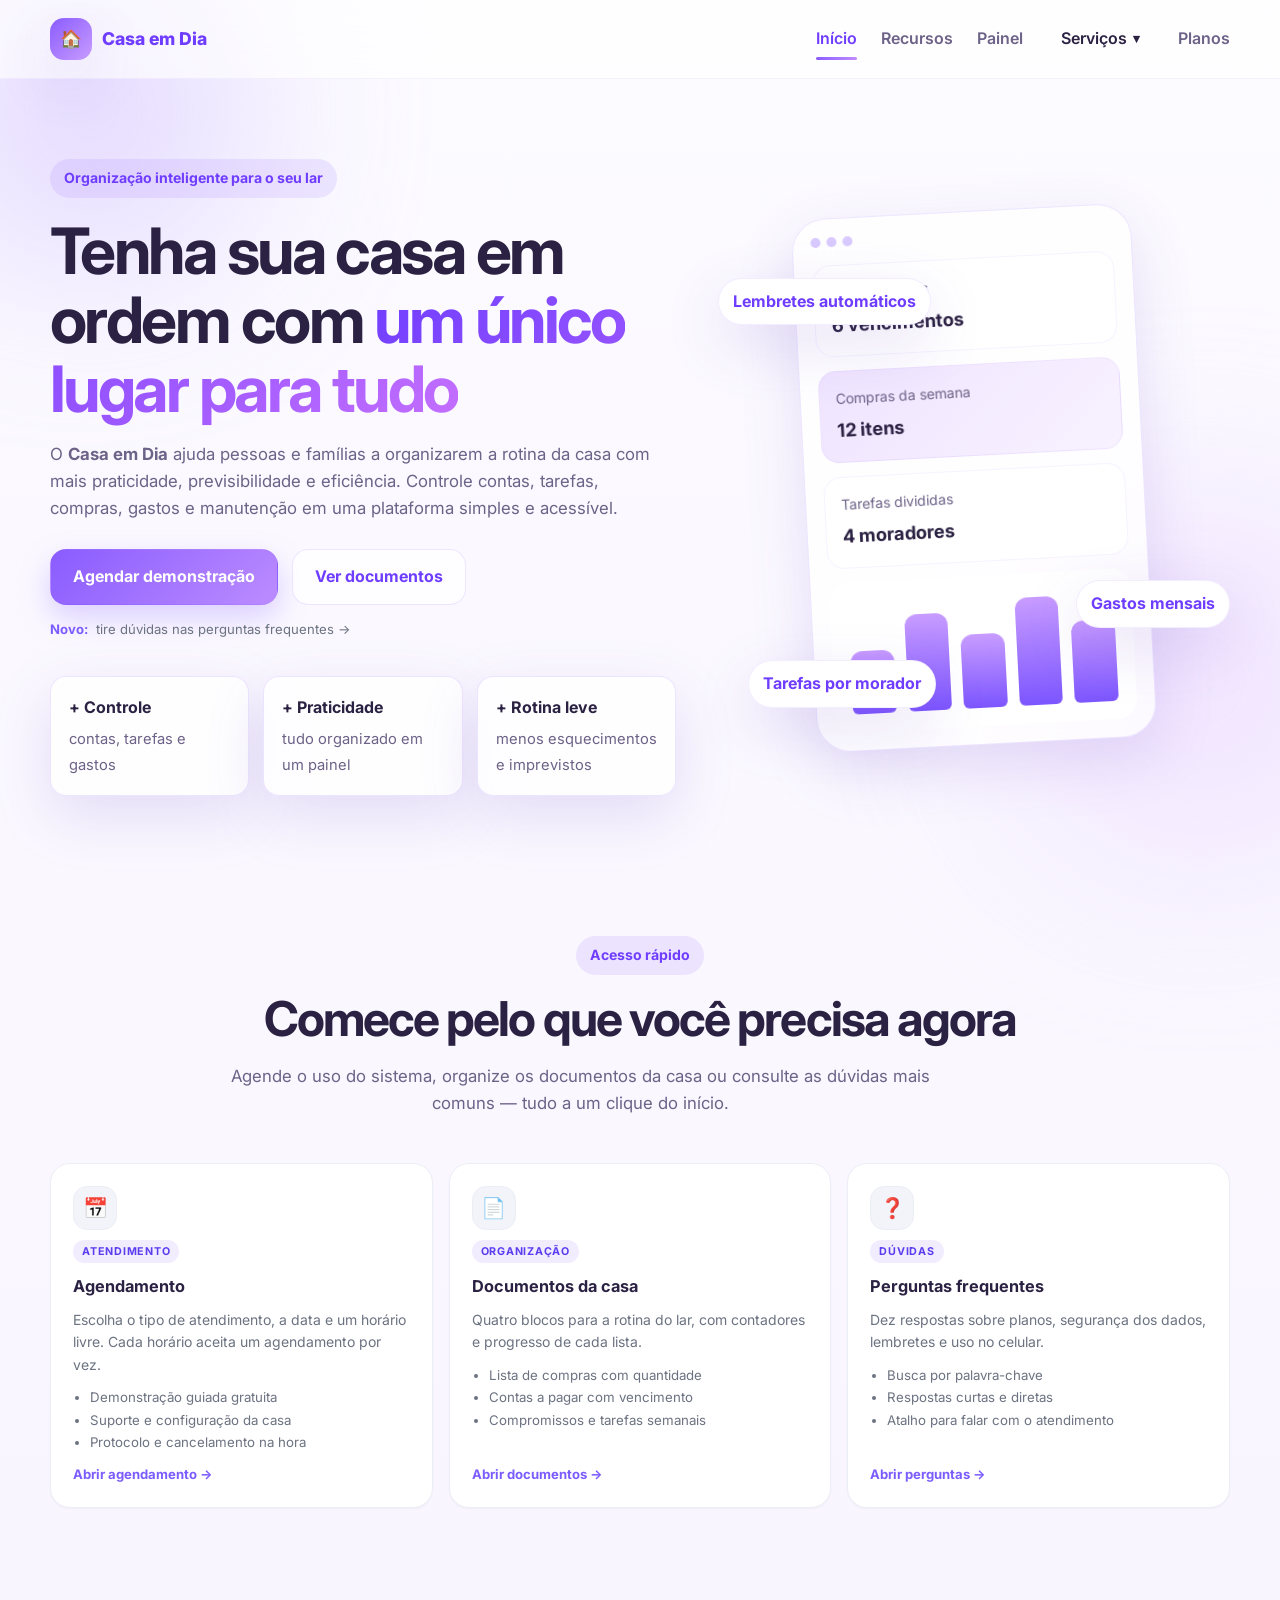
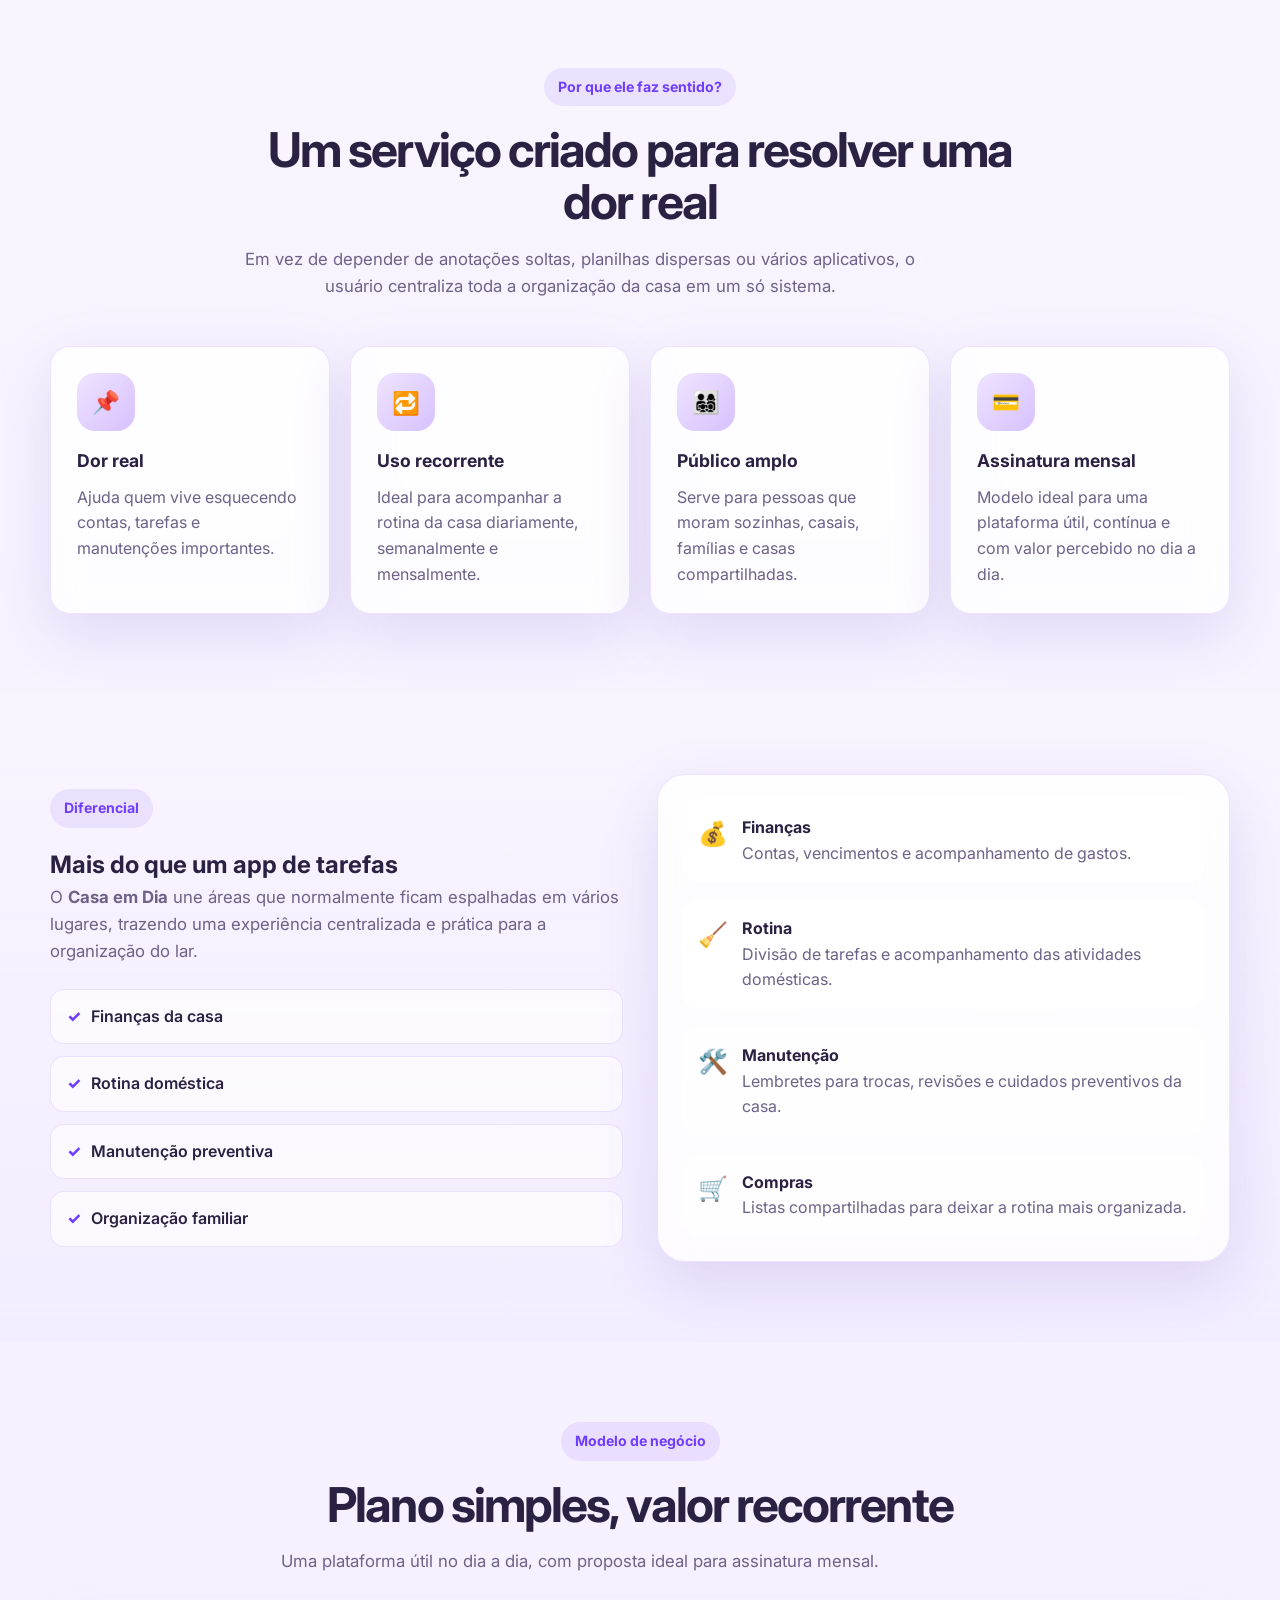
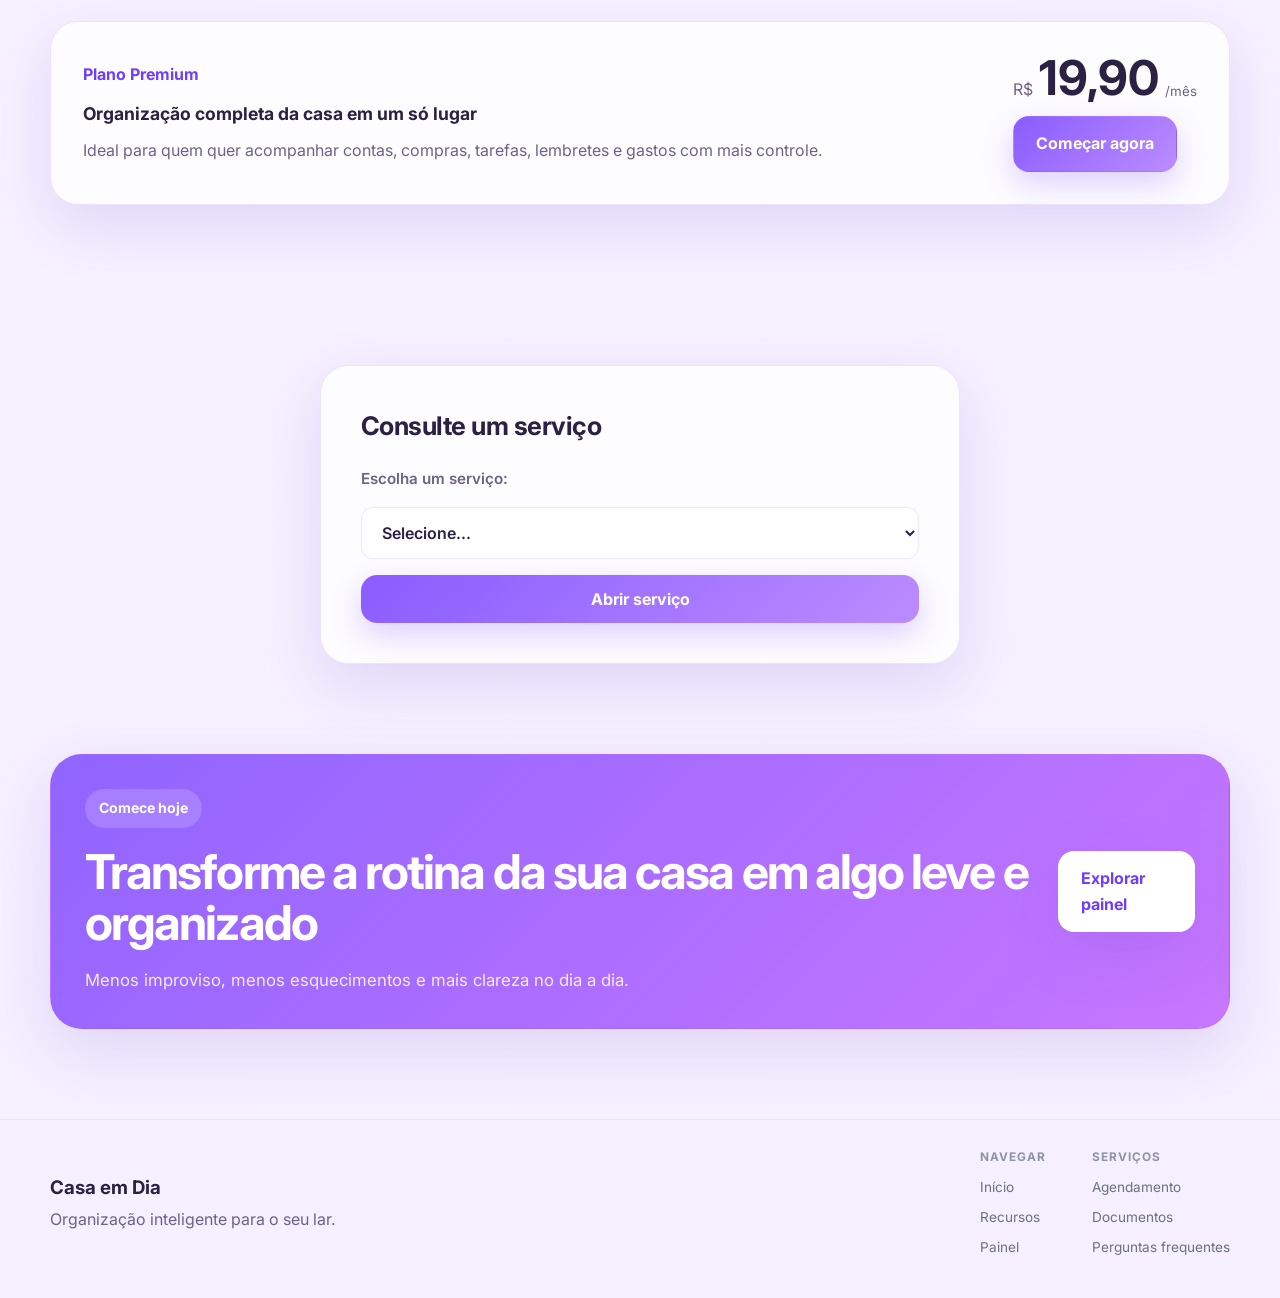
==== index.html @ e4dde256 "Add files via upload" ====
<!DOCTYPE html>
<html lang="pt-BR">
<head>
  <meta charset="UTF-8">
  <meta name="viewport" content="width=device-width, initial-scale=1.0">
  <meta name="description" content="Casa em Dia centraliza contas, listas de compras, compromissos e tarefas da casa em um só painel. Agende o uso do sistema e organize a rotina do lar.">
  <meta name="theme-color" content="#7c5cff">
  <title>Casa em Dia | Organização inteligente para o seu lar</title>
  <link rel="preconnect" href="https://fonts.googleapis.com">
  <link rel="preconnect" href="https://fonts.gstatic.com" crossorigin>
  <link href="https://fonts.googleapis.com/css2?family=Inter:wght@400;500;600;700;800&display=swap" rel="stylesheet">
  <link rel="stylesheet" href="css/style.css" />

  <!-- Apenas os componentes novos desta página -->
  <style>
    .quick-grid{display:grid;grid-template-columns:1fr;gap:16px}
    @media(min-width:820px){.quick-grid{grid-template-columns:repeat(3,1fr)}}

    .quick-card{
      display:flex;flex-direction:column;gap:10px;height:100%;
      text-decoration:none;color:inherit;background:#fff;
      border:1px solid #eceef6;border-radius:20px;padding:22px;
      box-shadow:0 1px 2px rgba(16,24,40,.04);
      transition:transform .2s ease, box-shadow .2s ease, border-color .2s ease;
    }
    .quick-card:hover{
      transform:translateY(-3px);border-color:#d9d2ff;
      box-shadow:0 18px 40px -26px rgba(76,64,190,.55);
    }
    .quick-ico{
      width:44px;height:44px;border-radius:14px;display:grid;place-items:center;
      font-size:20px;background:#f3f4f9;border:1px solid #eceef6;
    }
    .quick-card h3{margin:0;font-size:1.02rem}
    .quick-card p{margin:0;font-size:.875rem;color:#6b7280;line-height:1.6}
    .quick-card ul{margin:0;padding-left:17px;font-size:.83rem;color:#6b7280;line-height:1.7}
    .quick-go{
      margin-top:auto;display:inline-flex;align-items:center;gap:6px;
      font-size:.82rem;font-weight:700;color:#7c5cff;transition:gap .2s ease;
    }
    .quick-card:hover .quick-go{gap:11px}
    .quick-pill{
      display:inline-flex;align-items:center;gap:6px;width:fit-content;
      font-size:.67rem;font-weight:700;letter-spacing:.07em;text-transform:uppercase;
      padding:3px 9px;border-radius:999px;background:#f1edff;color:#5b3df0;
    }

    .footer-cols{display:flex;gap:46px;flex-wrap:wrap}
    .footer-col{display:flex;flex-direction:column;gap:8px}
    .footer-col h4{
      margin:0 0 2px;font-size:.74rem;font-weight:700;letter-spacing:.09em;
      text-transform:uppercase;color:#8d93a6;
    }
    .footer-col a{color:#6b7280;text-decoration:none;font-size:.85rem}
    .footer-col a:hover{color:#14161f}
    .hero-note{
      display:inline-flex;align-items:center;gap:8px;margin-top:14px;
      font-size:.82rem;color:#6b7280;text-decoration:none;
    }
    .hero-note:hover{color:#14161f}
    .hero-note strong{color:#7c5cff}
  </style>
</head>

<body>
  <div class="bg-blur blur-1"></div>
  <div class="bg-blur blur-2"></div>

  <header class="header">
    <div class="container nav">
      <a href="index.html" class="logo">
        <span class="logo-icon">🏠</span>
        <span>Casa em Dia</span>
      </a>

      <nav class="menu" id="menu">
        <a href="index.html" class="active">Início</a>
        <a href="recursos.html">Recursos</a>
        <a href="dashboard.html">Painel</a>

        <div class="dropdown">
          <button class="drop-btn" id="dropToggle" aria-expanded="false">
            Serviços <span class="arrow">▾</span>
          </button>
          <div class="dropdown-content" id="dropMenu">
            <a href="agendamento.html">📅 Agendamento</a>
            <a href="documentos.html">📄 Documentos</a>
            <a href="faq.html">💬 Atendimento</a>
          </div>
        </div>

        <a href="#planos">Planos</a>
      </nav>

      <button class="menu-toggle" id="menuToggle" aria-label="Abrir menu">☰</button>
    </div>
  </header>

  <main>
    <section class="hero">
      <div class="container hero-grid">
        <div class="hero-text">
          <span class="tag">Organização inteligente para o seu lar</span>
          <h1>
            Tenha sua casa em ordem com
            <span class="gradient-text">um único lugar para tudo</span>
          </h1>
          <p>
            O <strong>Casa em Dia</strong> ajuda pessoas e famílias a organizarem a rotina da casa
            com mais praticidade, previsibilidade e eficiência. Controle contas, tarefas,
            compras, gastos e manutenção em uma plataforma simples e acessível.
          </p>

          <div class="hero-actions">
            <a href="agendamento.html" class="btn btn-primary">Agendar demonstração</a>
            <a href="documentos.html" class="btn btn-secondary">Ver documentos</a>
          </div>

          <a href="faq.html" class="hero-note">
            <strong>Novo:</strong> tire dúvidas nas perguntas frequentes →
          </a>

          <div class="hero-stats">
            <div class="stat-card">
              <strong>+ Controle</strong>
              <span>contas, tarefas e gastos</span>
            </div>
            <div class="stat-card">
              <strong>+ Praticidade</strong>
              <span>tudo organizado em um painel</span>
            </div>
            <div class="stat-card">
              <strong>+ Rotina leve</strong>
              <span>menos esquecimentos e imprevistos</span>
            </div>
          </div>
        </div>

        <div class="hero-visual">
          <div class="phone-card float-card">
            <div class="phone-top">
              <span></span><span></span><span></span>
            </div>
            <div class="phone-content">
              <div class="mini-box">
                <p>Contas do mês</p>
                <strong>6 vencimentos</strong>
              </div>
              <div class="mini-box highlight">
                <p>Compras da semana</p>
                <strong>12 itens</strong>
              </div>
              <div class="mini-box">
                <p>Tarefas divididas</p>
                <strong>4 moradores</strong>
              </div>
              <div class="mini-chart">
                <div class="bar" style="height: 55%"></div>
                <div class="bar" style="height: 85%"></div>
                <div class="bar" style="height: 65%"></div>
                <div class="bar" style="height: 95%"></div>
                <div class="bar" style="height: 72%"></div>
              </div>
            </div>
          </div>

          <div class="floating-badge badge-1">Lembretes automáticos</div>
          <div class="floating-badge badge-2">Gastos mensais</div>
          <div class="floating-badge badge-3">Tarefas por morador</div>
        </div>
      </div>
    </section>

    <!-- ===== acesso rápido às novas telas ===== -->
    <section class="section" id="acesso-rapido">
      <div class="container">
        <div class="section-title">
          <span class="tag">Acesso rápido</span>
          <h2>Comece pelo que você precisa agora</h2>
          <p>
            Agende o uso do sistema, organize os documentos da casa ou consulte as dúvidas
            mais comuns — tudo a um clique do início.
          </p>
        </div>

        <div class="quick-grid">
          <a href="agendamento.html" class="quick-card reveal">
            <span class="quick-ico">📅</span>
            <span class="quick-pill">Atendimento</span>
            <h3>Agendamento</h3>
            <p>Escolha o tipo de atendimento, a data e um horário livre. Cada horário aceita um agendamento por vez.</p>
            <ul>
              <li>Demonstração guiada gratuita</li>
              <li>Suporte e configuração da casa</li>
              <li>Protocolo e cancelamento na hora</li>
            </ul>
            <span class="quick-go">Abrir agendamento →</span>
          </a>

          <a href="documentos.html" class="quick-card reveal">
            <span class="quick-ico">📄</span>
            <span class="quick-pill">Organização</span>
            <h3>Documentos da casa</h3>
            <p>Quatro blocos para a rotina do lar, com contadores e progresso de cada lista.</p>
            <ul>
              <li>Lista de compras com quantidade</li>
              <li>Contas a pagar com vencimento</li>
              <li>Compromissos e tarefas semanais</li>
            </ul>
            <span class="quick-go">Abrir documentos →</span>
          </a>

          <a href="faq.html" class="quick-card reveal">
            <span class="quick-ico">❓</span>
            <span class="quick-pill">Dúvidas</span>
            <h3>Perguntas frequentes</h3>
            <p>Dez respostas sobre planos, segurança dos dados, lembretes e uso no celular.</p>
            <ul>
              <li>Busca por palavra-chave</li>
              <li>Respostas curtas e diretas</li>
              <li>Atalho para falar com o atendimento</li>
            </ul>
            <span class="quick-go">Abrir perguntas →</span>
          </a>
        </div>
      </div>
    </section>

    <section class="section">
      <div class="container">
        <div class="section-title">
          <span class="tag">Por que ele faz sentido?</span>
          <h2>Um serviço criado para resolver uma dor real</h2>
          <p>
            Em vez de depender de anotações soltas, planilhas dispersas ou vários aplicativos,
            o usuário centraliza toda a organização da casa em um só sistema.
          </p>
        </div>

        <div class="grid-4">
          <article class="feature-card reveal">
            <div class="icon-circle">📌</div>
            <h3>Dor real</h3>
            <p>Ajuda quem vive esquecendo contas, tarefas e manutenções importantes.</p>
          </article>

          <article class="feature-card reveal">
            <div class="icon-circle">🔁</div>
            <h3>Uso recorrente</h3>
            <p>Ideal para acompanhar a rotina da casa diariamente, semanalmente e mensalmente.</p>
          </article>

          <article class="feature-card reveal">
            <div class="icon-circle">👨‍👩‍👧‍👦</div>
            <h3>Público amplo</h3>
            <p>Serve para pessoas que moram sozinhas, casais, famílias e casas compartilhadas.</p>
          </article>

          <article class="feature-card reveal">
            <div class="icon-circle">💳</div>
            <h3>Assinatura mensal</h3>
            <p>Modelo ideal para uma plataforma útil, contínua e com valor percebido no dia a dia.</p>
          </article>
        </div>
      </div>
    </section>

    <section class="section alt-section">
      <div class="container two-col">
        <div>
          <span class="tag">Diferencial</span>
          <h2>Mais do que um app de tarefas</h2>
          <p class="section-text">
            O <strong>Casa em Dia</strong> une áreas que normalmente ficam espalhadas em vários
            lugares, trazendo uma experiência centralizada e prática para a organização do lar.
          </p>

          <ul class="check-list">
            <li>Finanças da casa</li>
            <li>Rotina doméstica</li>
            <li>Manutenção preventiva</li>
            <li>Organização familiar</li>
          </ul>
        </div>

        <div class="differential-card reveal">
          <div class="differential-item">
            <span>💰</span>
            <div>
              <strong>Finanças</strong>
              <p>Contas, vencimentos e acompanhamento de gastos.</p>
            </div>
          </div>
          <div class="differential-item">
            <span>🧹</span>
            <div>
              <strong>Rotina</strong>
              <p>Divisão de tarefas e acompanhamento das atividades domésticas.</p>
            </div>
          </div>
          <div class="differential-item">
            <span>🛠️</span>
            <div>
              <strong>Manutenção</strong>
              <p>Lembretes para trocas, revisões e cuidados preventivos da casa.</p>
            </div>
          </div>
          <div class="differential-item">
            <span>🛒</span>
            <div>
              <strong>Compras</strong>
              <p>Listas compartilhadas para deixar a rotina mais organizada.</p>
            </div>
          </div>
        </div>
      </div>
    </section>

    <section class="section" id="planos">
      <div class="container">
        <div class="section-title">
          <span class="tag">Modelo de negócio</span>
          <h2>Plano simples, valor recorrente</h2>
          <p>
            Uma plataforma útil no dia a dia, com proposta ideal para assinatura mensal.
          </p>
        </div>

        <div class="pricing-card reveal">
          <div class="pricing-left">
            <span class="small-label">Plano Premium</span>
            <h3>Organização completa da casa em um só lugar</h3>
            <p>
              Ideal para quem quer acompanhar contas, compras, tarefas, lembretes e gastos com mais controle.
            </p>
          </div>

          <div class="pricing-right">
            <div class="price">
              <span>R$</span>
              <strong>19,90</strong>
              <small>/mês</small>
            </div>
            <a href="agendamento.html" class="btn btn-primary">Começar agora</a>
          </div>
        </div>
      </div>
    </section>

    <section class="section">
      <div class="container">
        <div class="consulta-servico">
          <h2>Consulte um serviço</h2>

          <label for="servico">Escolha um serviço:</label>
          <select id="servico">
            <option value="">Selecione...</option>
            <option value="agendamento">Agendamento</option>
            <option value="documentos">Documentos</option>
            <option value="atendimento">Atendimento</option>
          </select>

          <button id="btnConsultar" type="button">Abrir serviço</button>

          <p id="resultado" aria-live="polite"></p>
        </div>
      </div>
    </section>

    <section class="section cta-section">
      <div class="container cta-box">
        <div>
          <span class="tag">Comece hoje</span>
          <h2>Transforme a rotina da sua casa em algo leve e organizado</h2>
          <p>
            Menos improviso, menos esquecimentos e mais clareza no dia a dia.
          </p>
        </div>
        <a href="dashboard.html" class="btn btn-light">Explorar painel</a>
      </div>
    </section>
  </main>

  <footer class="footer">
    <div class="container footer-content">
      <div>
        <h3>Casa em Dia</h3>
        <p>Organização inteligente para o seu lar.</p>
      </div>

      <div class="footer-cols">
        <div class="footer-col">
          <h4>Navegar</h4>
          <a href="index.html">Início</a>
          <a href="recursos.html">Recursos</a>
          <a href="dashboard.html">Painel</a>
        </div>

        <div class="footer-col">
          <h4>Serviços</h4>
          <a href="agendamento.html">Agendamento</a>
          <a href="documentos.html">Documentos</a>
          <a href="faq.html">Perguntas frequentes</a>
        </div>
      </div>
    </div>
  </footer>

  <script src="js/script.js"></script>

  <!-- Navegação da consulta de serviço (não depende de alterar o script.js) -->
  <script>
    (function () {
      var destinos = {
        agendamento: 'agendamento.html',
        documentos: 'documentos.html',
        atendimento: 'faq.html'
      };

      var guias = {
        agendamento: 'Abrindo o agendamento para você escolher data e horário.',
        documentos: 'Abrindo os documentos da casa: compras, contas, compromissos e tarefas.',
        atendimento: 'Abrindo as perguntas frequentes com atalho para o atendimento.'
      };

      var select = document.getElementById('servico');
      var botao = document.getElementById('btnConsultar');
      var saida = document.getElementById('resultado');
      if (!select || !botao) return;

      botao.addEventListener('click', function () {
        var valor = select.value;

        if (!valor) {
          if (saida) saida.textContent = 'Escolha um serviço para continuar.';
          select.focus();
          return;
        }

        if (saida) saida.textContent = guias[valor];
        setTimeout(function () {
          window.location.href = destinos[valor];
        }, 500);
      });
    })();
  </script>
</body>
</html>
---- css/style.css ----
:root {
  --bg: #f8f5ff;
  --bg-soft: #f2ebff;
  --surface: rgba(255, 255, 255, 0.78);
  --surface-strong: #ffffff;
  --border: rgba(141, 102, 255, 0.16);
  --text: #2b2142;
  --text-soft: #6d6287;
  --primary: #8a5cff;
  --primary-dark: #6f3dff;
  --primary-light: #b799ff;
  --secondary: #efe7ff;
  --success: #7b61ff;
  --shadow: 0 20px 60px rgba(101, 59, 194, 0.15);
  --radius-xl: 28px;
  --radius-lg: 20px;
  --radius-md: 16px;
  --radius-sm: 12px;
  --container: 1180px;
}

* {
  margin: 0;
  padding: 0;
  box-sizing: border-box;
}

html {
  scroll-behavior: smooth;
}

body {
  font-family: "Inter", sans-serif;
  background: linear-gradient(180deg, #fcfbff 0%, #f7f2ff 55%, #f5efff 100%);
  color: var(--text);
  line-height: 1.6;
  overflow-x: hidden;
  position: relative;
}

a {
  text-decoration: none;
  color: inherit;
}

button {
  font-family: inherit;
}

.container {
  width: min(100% - 32px, var(--container));
  margin: 0 auto;
}

.bg-blur {
  position: fixed;
  border-radius: 50%;
  filter: blur(100px);
  z-index: -1;
  opacity: 0.45;
}

.blur-1 {
  width: 300px;
  height: 300px;
  background: #bfa6ff;
  top: -40px;
  left: -60px;
}

.blur-2 {
  width: 360px;
  height: 360px;
  background: #e4c9ff;
  bottom: 40px;
  right: -100px;
}

.header {
  position: sticky;
  top: 0;
  z-index: 20;
  backdrop-filter: blur(18px);
  background: rgba(255, 255, 255, 0.65);
  border-bottom: 1px solid rgba(138, 92, 255, 0.08);
}

.nav {
  min-height: 78px;
  display: flex;
  align-items: center;
  justify-content: space-between;
  gap: 20px;
}

.logo {
  display: flex;
  align-items: center;
  gap: 10px;
  font-weight: 800;
  font-size: 1.1rem;
  color: var(--primary-dark);
}

.logo-icon {
  width: 42px;
  height: 42px;
  display: grid;
  place-items: center;
  border-radius: 14px;
  background: linear-gradient(135deg, var(--primary), #c89cff);
  color: white;
  box-shadow: var(--shadow);
}

.menu {
  display: flex;
  align-items: center;
  gap: 24px;
}

.menu a {
  font-weight: 600;
  color: var(--text-soft);
  transition: 0.3s;
  position: relative;
}

.menu a:hover,
.menu a.active {
  color: var(--primary-dark);
}

.menu a.active::after,
.menu a:hover::after {
  content: "";
  position: absolute;
  left: 0;
  bottom: -8px;
  width: 100%;
  height: 3px;
  border-radius: 999px;
  background: linear-gradient(90deg, var(--primary), #c18cff);
}

.menu-toggle {
  display: none;
  border: none;
  background: var(--secondary);
  color: var(--primary-dark);
  width: 44px;
  height: 44px;
  border-radius: 14px;
  font-size: 1.3rem;
  cursor: pointer;
}

.hero {
  padding: 80px 0 60px;
}

.hero-grid {
  display: grid;
  grid-template-columns: 1.1fr 0.9fr;
  align-items: center;
  gap: 42px;
}

.tag {
  display: inline-flex;
  align-items: center;
  padding: 8px 14px;
  border-radius: 999px;
  background: rgba(138, 92, 255, 0.12);
  color: var(--primary-dark);
  font-weight: 700;
  font-size: 0.88rem;
  margin-bottom: 18px;
}

.hero h1,
.section-title h1,
.section-title h2,
.cta-box h2 {
  font-size: clamp(2.2rem, 5vw, 4.2rem);
  line-height: 1.08;
  letter-spacing: -0.04em;
  margin-bottom: 18px;
}

.section-title h2,
.cta-box h2 {
  font-size: clamp(1.8rem, 3.8vw, 3rem);
}

.gradient-text {
  background: linear-gradient(135deg, var(--primary-dark), #c46fff);
  -webkit-background-clip: text;
  -webkit-text-fill-color: transparent;
}

.hero p,
.section-title p,
.section-text,
.cta-box p {
  color: var(--text-soft);
  font-size: 1.05rem;
  max-width: 700px;
}

.hero-actions {
  display: flex;
  gap: 14px;
  margin-top: 28px;
  flex-wrap: wrap;
}

.btn {
  display: inline-flex;
  align-items: center;
  justify-content: center;
  padding: 14px 22px;
  border-radius: 16px;
  font-weight: 700;
  transition: 0.3s;
  border: 1px solid transparent;
  cursor: pointer;
}

.btn-primary {
  background: linear-gradient(135deg, var(--primary), #bb8cff);
  color: white;
  box-shadow: 0 12px 30px rgba(138, 92, 255, 0.28);
}

.btn-primary:hover {
  transform: translateY(-2px);
  filter: brightness(1.03);
}

.btn-secondary {
  background: rgba(255, 255, 255, 0.7);
  color: var(--primary-dark);
  border-color: rgba(138, 92, 255, 0.15);
}

.btn-secondary:hover,
.btn-light:hover {
  transform: translateY(-2px);
}

.btn-light {
  background: white;
  color: var(--primary-dark);
  box-shadow: var(--shadow);
}

.hero-stats {
  display: grid;
  grid-template-columns: repeat(3, 1fr);
  gap: 14px;
  margin-top: 34px;
}

.stat-card,
.feature-card,
.resource-card,
.dashboard-card,
.pricing-card,
.differential-card,
.highlight-banner,
.cta-box,
.phone-card {
  background: var(--surface);
  border: 1px solid var(--border);
  box-shadow: var(--shadow);
  backdrop-filter: blur(18px);
}

.stat-card {
  padding: 18px;
  border-radius: var(--radius-md);
}

.stat-card strong {
  display: block;
  font-size: 1rem;
  margin-bottom: 6px;
}

.stat-card span {
  color: var(--text-soft);
  font-size: 0.92rem;
}

.hero-visual {
  position: relative;
  min-height: 540px;
  display: flex;
  align-items: center;
  justify-content: center;
}

.phone-card {
  width: 340px;
  border-radius: 34px;
  padding: 18px;
  transform: rotate(-3deg);
}

.float-card {
  animation: float 4s ease-in-out infinite;
}

.phone-top {
  display: flex;
  gap: 6px;
  margin-bottom: 18px;
}

.phone-top span {
  width: 10px;
  height: 10px;
  border-radius: 50%;
  background: #d8c9ff;
}

.phone-content {
  display: grid;
  gap: 14px;
}

.mini-box {
  padding: 16px;
  border-radius: 18px;
  background: white;
  border: 1px solid rgba(138, 92, 255, 0.08);
}

.mini-box p {
  color: var(--text-soft);
  font-size: 0.88rem;
  margin-bottom: 6px;
}

.mini-box strong {
  font-size: 1.15rem;
}

.mini-box.highlight {
  background: linear-gradient(135deg, #efe4ff, #f8f2ff);
}

.mini-chart {
  display: flex;
  align-items: end;
  gap: 12px;
  height: 150px;
  padding: 18px;
  border-radius: 20px;
  background: white;
}

.mini-chart .bar {
  flex: 1;
  border-radius: 12px 12px 6px 6px;
  background: linear-gradient(180deg, #c89cff, #7c55ff);
}

.floating-badge {
  position: absolute;
  padding: 10px 14px;
  border-radius: 999px;
  background: white;
  color: var(--primary-dark);
  font-weight: 700;
  box-shadow: var(--shadow);
  border: 1px solid rgba(138, 92, 255, 0.1);
}

.badge-1 {
  top: 70px;
  left: 0;
}

.badge-2 {
  bottom: 120px;
  right: 0;
}

.badge-3 {
  bottom: 40px;
  left: 30px;
}

.section {
  padding: 80px 0;
}

.alt-section {
  background: linear-gradient(180deg, rgba(255,255,255,0.2), rgba(239,231,255,0.45));
}

.section-title {
  text-align: center;
  max-width: 820px;
  margin: 0 auto 46px;
}

.grid-4 {
  display: grid;
  grid-template-columns: repeat(4, 1fr);
  gap: 20px;
}

.feature-card,
.resource-card {
  padding: 26px;
  border-radius: var(--radius-lg);
  transition: 0.3s;
}

.feature-card:hover,
.resource-card:hover,
.dashboard-card:hover {
  transform: translateY(-6px);
}

.icon-circle,
.resource-icon {
  width: 58px;
  height: 58px;
  border-radius: 18px;
  display: grid;
  place-items: center;
  margin-bottom: 16px;
  font-size: 1.4rem;
  background: linear-gradient(135deg, #efe4ff, #d7c1ff);
}

.feature-card h3,
.resource-card h3,
.dashboard-card h3,
.pricing-card h3 {
  margin-bottom: 10px;
  font-size: 1.1rem;
}

.feature-card p,
.resource-card p,
.differential-item p,
.pricing-card p,
.timeline-content p {
  color: var(--text-soft);
}

.two-col {
  display: grid;
  grid-template-columns: 1fr 1fr;
  gap: 34px;
  align-items: center;
}

.check-list {
  list-style: none;
  margin-top: 24px;
  display: grid;
  gap: 12px;
}

.check-list li {
  padding: 14px 16px;
  border-radius: 14px;
  background: rgba(255,255,255,0.65);
  border: 1px solid var(--border);
  font-weight: 600;
}

.check-list li::before {
  content: "✓";
  margin-right: 10px;
  color: var(--primary-dark);
  font-weight: 800;
}

.differential-card {
  padding: 24px;
  border-radius: var(--radius-xl);
  display: grid;
  gap: 18px;
}

.differential-item {
  display: flex;
  align-items: flex-start;
  gap: 14px;
  padding: 16px;
  border-radius: 18px;
  background: rgba(255,255,255,0.72);
}

.differential-item span {
  font-size: 1.5rem;
}

.pricing-card {
  border-radius: var(--radius-xl);
  padding: 32px;
  display: flex;
  justify-content: space-between;
  align-items: center;
  gap: 24px;
}

.small-label {
  display: inline-block;
  margin-bottom: 12px;
  color: var(--primary-dark);
  font-weight: 700;
}

.price {
  display: flex;
  align-items: end;
  gap: 6px;
  margin-bottom: 14px;
}

.price span,
.price small {
  color: var(--text-soft);
}

.price strong {
  font-size: 3rem;
  line-height: 1;
}

.cta-section {
  padding-top: 10px;
  padding-bottom: 90px;
}

.cta-box {
  border-radius: 32px;
  padding: 34px;
  background: linear-gradient(135deg, rgba(138, 92, 255, 0.95), rgba(196, 111, 255, 0.95));
  color: white;
  display: flex;
  justify-content: space-between;
  align-items: center;
  gap: 24px;
}

.cta-box .tag {
  background: rgba(255,255,255,0.16);
  color: white;
}

.cta-box p {
  color: rgba(255,255,255,0.86);
}

.footer {
  padding: 28px 0 40px;
  border-top: 1px solid rgba(138, 92, 255, 0.1);
}

.footer-content {
  display: flex;
  justify-content: space-between;
  gap: 20px;
  align-items: center;
}

.footer h3 {
  margin-bottom: 4px;
}

.footer p,
.footer-links a {
  color: var(--text-soft);
}

.footer-links {
  display: flex;
  gap: 18px;
  flex-wrap: wrap;
}

.page-top {
  padding-top: 10px;
}

.resource-grid {
  display: grid;
  grid-template-columns: repeat(3, 1fr);
  gap: 22px;
}

.timeline {
  display: grid;
  gap: 18px;
  max-width: 880px;
  margin: 0 auto;
}

.timeline-item {
  display: grid;
  grid-template-columns: 68px 1fr;
  gap: 18px;
  align-items: start;
  padding: 22px;
  border-radius: 24px;
  background: rgba(255,255,255,0.75);
  border: 1px solid var(--border);
  box-shadow: var(--shadow);
}

.timeline-number {
  width: 58px;
  height: 58px;
  border-radius: 18px;
  display: grid;
  place-items: center;
  font-weight: 800;
  color: white;
  background: linear-gradient(135deg, var(--primary), #c993ff);
  font-size: 1.2rem;
}

.highlight-banner {
  border-radius: 30px;
  padding: 28px;
  display: flex;
  justify-content: space-between;
  align-items: center;
  gap: 24px;
}

.dashboard-header {
  display: flex;
  justify-content: space-between;
  align-items: end;
  gap: 20px;
  margin-bottom: 30px;
  flex-wrap: wrap;
}

.dashboard-grid {
  display: grid;
  grid-template-columns: repeat(3, 1fr);
  gap: 22px;
}

.dashboard-card {
  border-radius: 24px;
  padding: 22px;
}

.card-large {
  grid-column: span 2;
}

.card-head {
  display: flex;
  justify-content: space-between;
  align-items: center;
  gap: 12px;
  margin-bottom: 18px;
}

.badge-soft {
  font-size: 0.82rem;
  font-weight: 700;
  color: var(--primary-dark);
  background: rgba(138, 92, 255, 0.12);
  padding: 8px 10px;
  border-radius: 999px;
}

.kpi-grid {
  display: grid;
  grid-template-columns: repeat(4, 1fr);
  gap: 14px;
}

.kpi-box {
  background: white;
  border: 1px solid rgba(138, 92, 255, 0.08);
  border-radius: 18px;
  padding: 18px;
}

.kpi-box span {
  display: block;
  color: var(--text-soft);
  font-size: 0.92rem;
  margin-bottom: 8px;
}

.kpi-box strong {
  font-size: 1.5rem;
}

.list-clean,
.check-items {
  list-style: none;
  display: grid;
  gap: 12px;
}

.list-clean li,
.check-items li {
  display: flex;
  justify-content: space-between;
  gap: 10px;
  padding: 14px 0;
  border-bottom: 1px solid rgba(138, 92, 255, 0.1);
}

.check-items li {
  justify-content: flex-start;
  align-items: center;
  gap: 10px;
}

.check-items input {
  accent-color: var(--primary-dark);
}

.task-people {
  display: grid;
  gap: 14px;
}

.person-task {
  display: flex;
  gap: 12px;
  align-items: center;
  padding: 14px;
  border-radius: 18px;
  background: rgba(255,255,255,0.72);
}

.avatar {
  width: 44px;
  height: 44px;
  border-radius: 14px;
  display: grid;
  place-items: center;
  color: white;
  font-weight: 800;
}

.lilac-1 {
  background: linear-gradient(135deg, #8a5cff, #b78cff);
}

.lilac-2 {
  background: linear-gradient(135deg, #9d6eff, #cf9fff);
}

.lilac-3 {
  background: linear-gradient(135deg, #6f3dff, #a26eff);
}

.person-task p {
  color: var(--text-soft);
  font-size: 0.92rem;
}

.chart-box {
  display: grid;
  gap: 16px;
}

.chart-bar-wrap {
  display: grid;
  gap: 8px;
}

.chart-label {
  font-weight: 600;
}

.chart-track {
  width: 100%;
  height: 14px;
  border-radius: 999px;
  background: #ede4ff;
  overflow: hidden;
}

.chart-bar {
  height: 100%;
  border-radius: 999px;
  background: linear-gradient(90deg, var(--primary-dark), #ca98ff);
}

.reveal {
  opacity: 0;
  transform: translateY(30px);
  transition: 0.7s ease;
}

.reveal.show {
  opacity: 1;
  transform: translateY(0);
}

@keyframes float {
  0%, 100% {
    transform: translateY(0) rotate(-3deg);
  }
  50% {
    transform: translateY(-10px) rotate(-3deg);
  }
}

@media (max-width: 1100px) {
  .hero-grid,
  .two-col,
  .dashboard-grid,
  .resource-grid,
  .grid-4,
  .hero-stats,
  .kpi-grid {
    grid-template-columns: 1fr 1fr;
  }

  .card-large {
    grid-column: span 2;
  }
}

@media (max-width: 820px) {
  .menu {
    position: absolute;
    top: 78px;
    right: 16px;
    background: rgba(255,255,255,0.95);
    border: 1px solid var(--border);
    border-radius: 18px;
    padding: 18px;
    flex-direction: column;
    align-items: flex-start;
    min-width: 180px;
    display: none;
    box-shadow: var(--shadow);
  }

  .menu.show {
    display: flex;
  }

  .menu-toggle {
    display: block;
  }

  .hero-grid,
  .two-col,
  .resource-grid,
  .grid-4,
  .dashboard-grid,
  .hero-stats,
  .kpi-grid,
  .footer-content,
  .highlight-banner,
  .pricing-card,
  .cta-box {
    grid-template-columns: 1fr;
    flex-direction: column;
  }

  .card-large {
    grid-column: span 1;
  }

  .hero {
    padding-top: 50px;
  }

  .hero-visual {
    min-height: auto;
  }

  .phone-card {
    width: 100%;
    max-width: 360px;
  }

  .floating-badge {
    position: static;
    display: inline-flex;
    margin-top: 12px;
    margin-right: 8px;
  }

  .dashboard-header {
    align-items: flex-start;
  }
}

/* ===== Consulta de Serviço ===== */
.consulta-servico {
  background: var(--surface);
  border: 1px solid var(--border);
  box-shadow: var(--shadow);
  backdrop-filter: blur(18px);
  border-radius: var(--radius-xl);
  padding: 40px;
  max-width: 640px;
  margin: 0 auto;
  display: grid;
  gap: 16px;
}

.consulta-servico h2 {
  font-size: 1.6rem;
  letter-spacing: -0.02em;
  margin-bottom: 4px;
}

.consulta-servico label {
  font-weight: 600;
  color: var(--text-soft);
  font-size: 0.95rem;
}

.consulta-servico select {
  font-family: inherit;
  font-size: 1rem;
  font-weight: 600;
  color: var(--text);
  padding: 14px 16px;
  border-radius: var(--radius-sm);
  border: 1px solid rgba(138, 92, 255, 0.15);
  background: white;
  cursor: pointer;
  outline: none;
  transition: 0.3s;
}

.consulta-servico select:hover,
.consulta-servico select:focus {
  border-color: var(--primary);
  box-shadow: 0 0 0 4px rgba(138, 92, 255, 0.12);
}

.consulta-servico button {
  padding: 14px 22px;
  border: none;
  border-radius: 16px;
  font-weight: 700;
  font-size: 1rem;
  cursor: pointer;
  background: linear-gradient(135deg, var(--primary), #bb8cff);
  color: white;
  box-shadow: 0 12px 30px rgba(138, 92, 255, 0.28);
  transition: 0.3s;
}

.consulta-servico button:hover {
  transform: translateY(-2px);
  filter: brightness(1.03);
}

.consulta-servico #resultado {
  min-height: 24px;
  padding: 14px 16px;
  border-radius: var(--radius-sm);
  background: linear-gradient(135deg, #efe4ff, #f8f2ff);
  border: 1px solid rgba(138, 92, 255, 0.08);
  color: var(--primary-dark);
  font-weight: 600;
  font-size: 0.98rem;
}

.consulta-servico #resultado:empty {
  display: none;
}

@media (max-width: 820px) {
  .consulta-servico {
    padding: 26px;
  }
}

/* Menu suspenso de serviços */
.dropdown {
  position: relative;
}

.drop-btn {
  background: none;
  border: none;
  color: inherit;
  font: inherit;
  font-weight: 600;
  cursor: pointer;
  padding: 8px 14px;
  display: flex;
  align-items: center;
  gap: 6px;
}

.drop-btn .arrow {
  transition: transform 0.25s ease;
  font-size: 0.8em;
}

.dropdown.open .arrow {
  transform: rotate(180deg);
}

.dropdown-content {
  position: absolute;
  top: calc(100% + 8px);
  left: 0;
  min-width: 200px;
  background: #fff;
  border-radius: 12px;
  box-shadow: 0 10px 30px rgba(0, 0, 0, 0.12);
  padding: 8px;
  opacity: 0;
  visibility: hidden;
  transform: translateY(-8px);
  transition: all 0.25s ease;
  z-index: 100;
}

.dropdown.open .dropdown-content {
  opacity: 1;
  visibility: visible;
  transform: translateY(0);
}

.dropdown-content a {
  display: flex;
  align-items: center;
  gap: 8px;
  padding: 10px 14px;
  border-radius: 8px;
  color: #333;
  text-decoration: none;
  font-weight: 500;
  transition: background 0.2s ease;
}

.dropdown-content a:hover {
  background: #f2f4f8;
}

/* Ajuste para o menu mobile */
@media (max-width: 768px) {
  .dropdown-content {
    position: static;
    box-shadow: none;
    opacity: 1;
    visibility: hidden;
    max-height: 0;
    overflow: hidden;
    transform: none;
    padding: 0;
    transition: max-height 0.3s ease;
  }

  .dropdown.open .dropdown-content {
    visibility: visible;
    max-height: 300px;
    padding: 8px;
  }
}
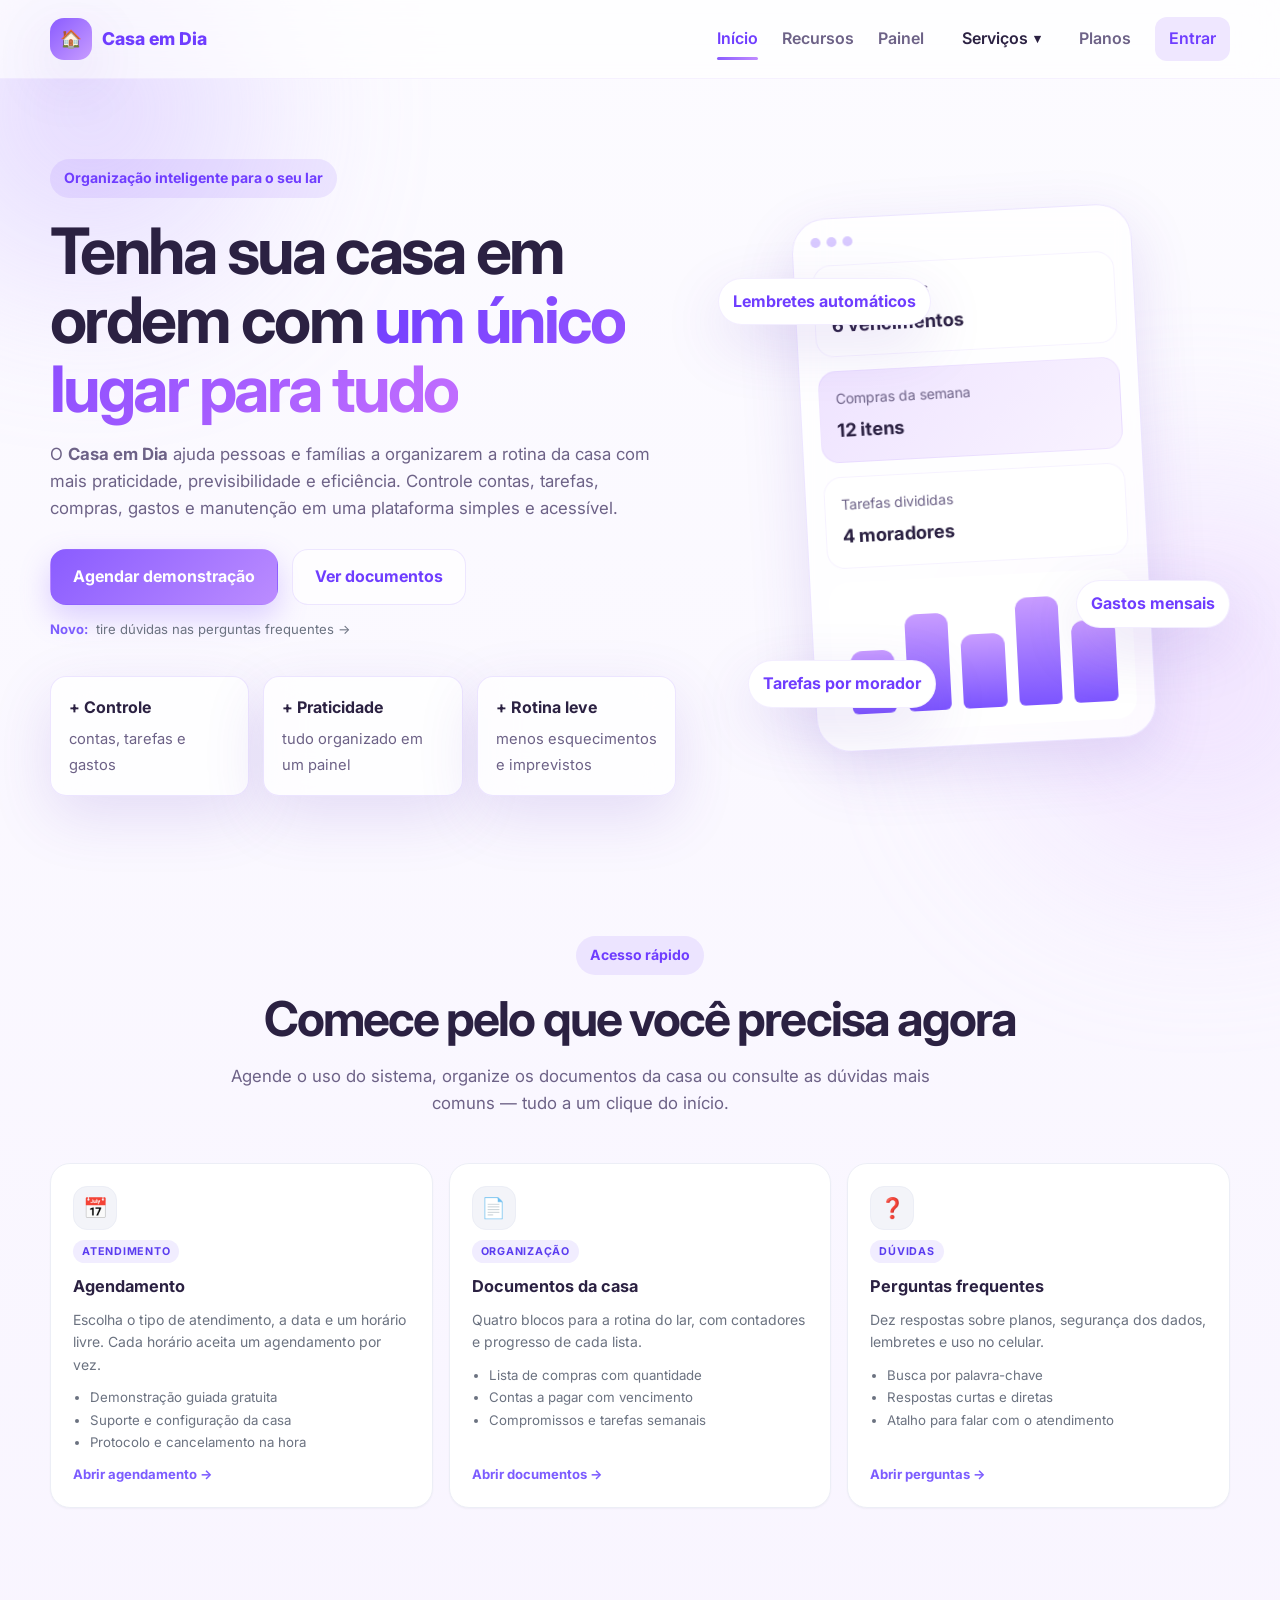
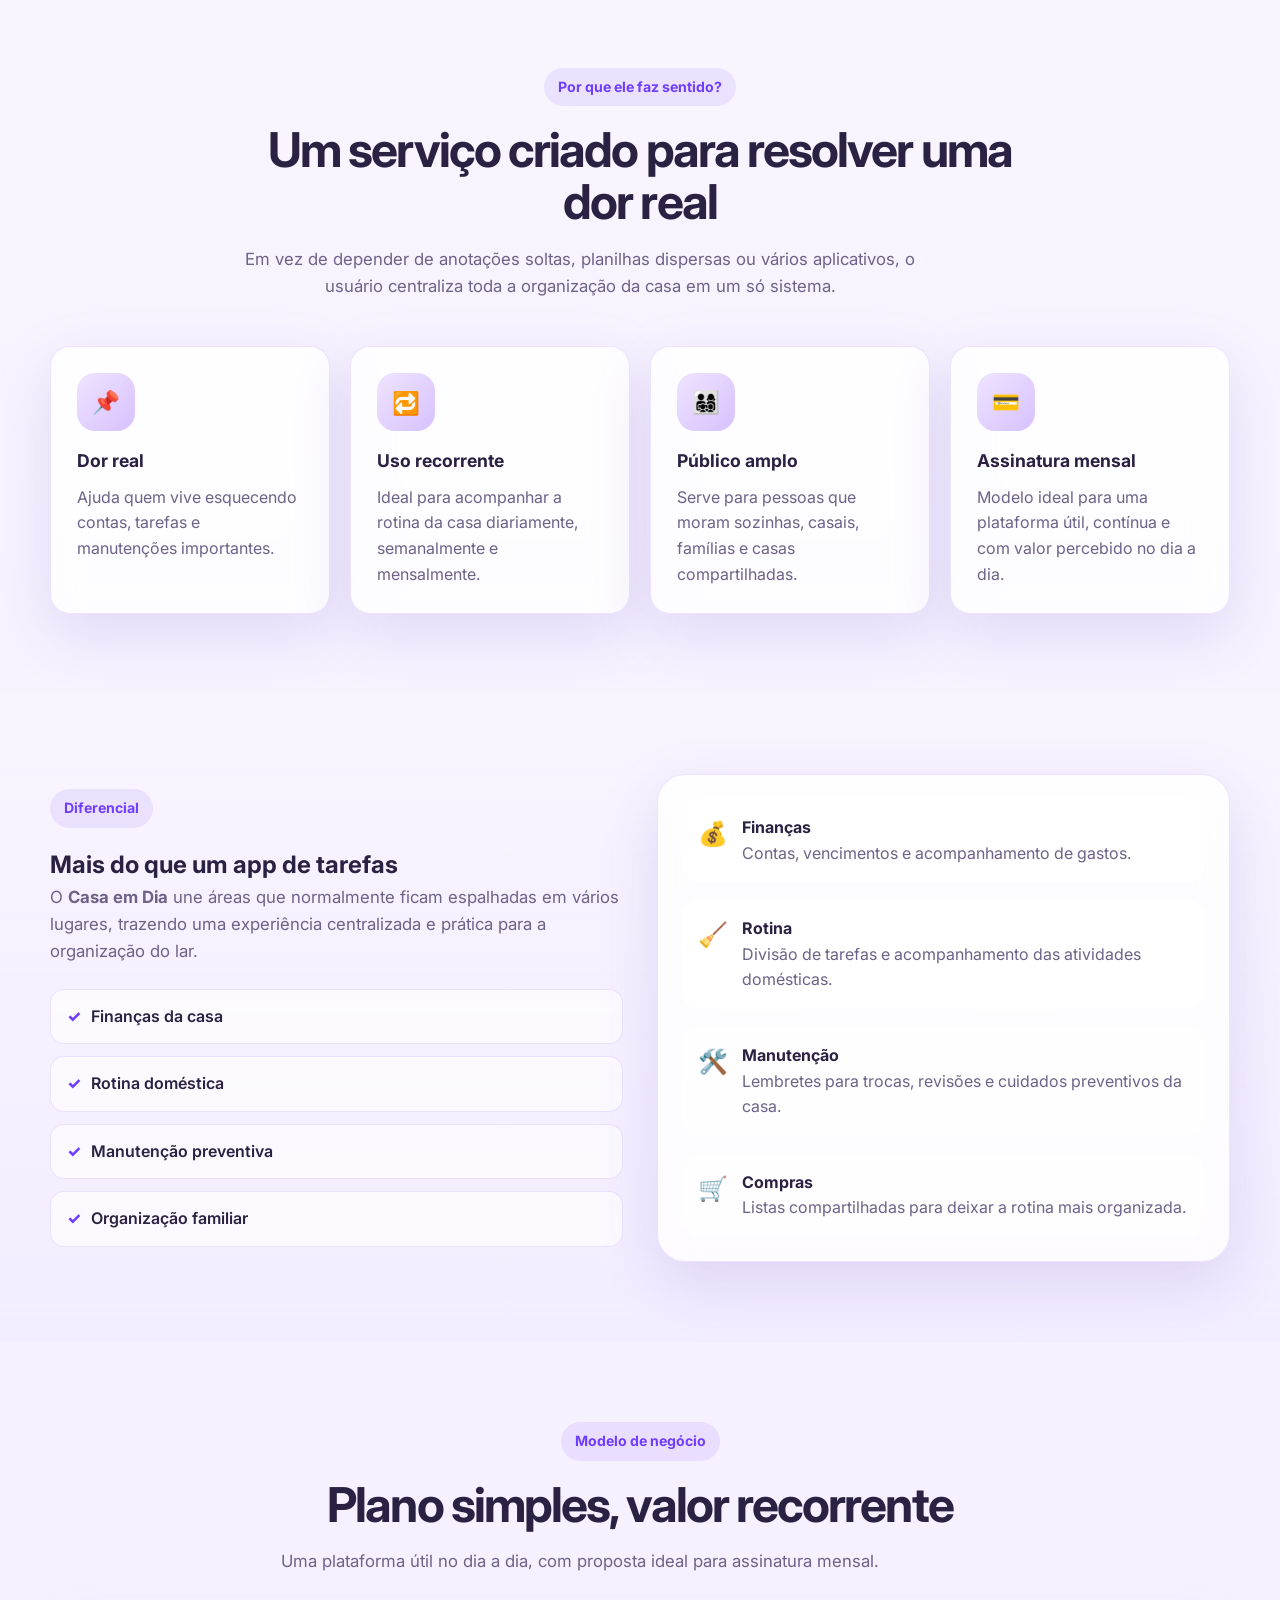
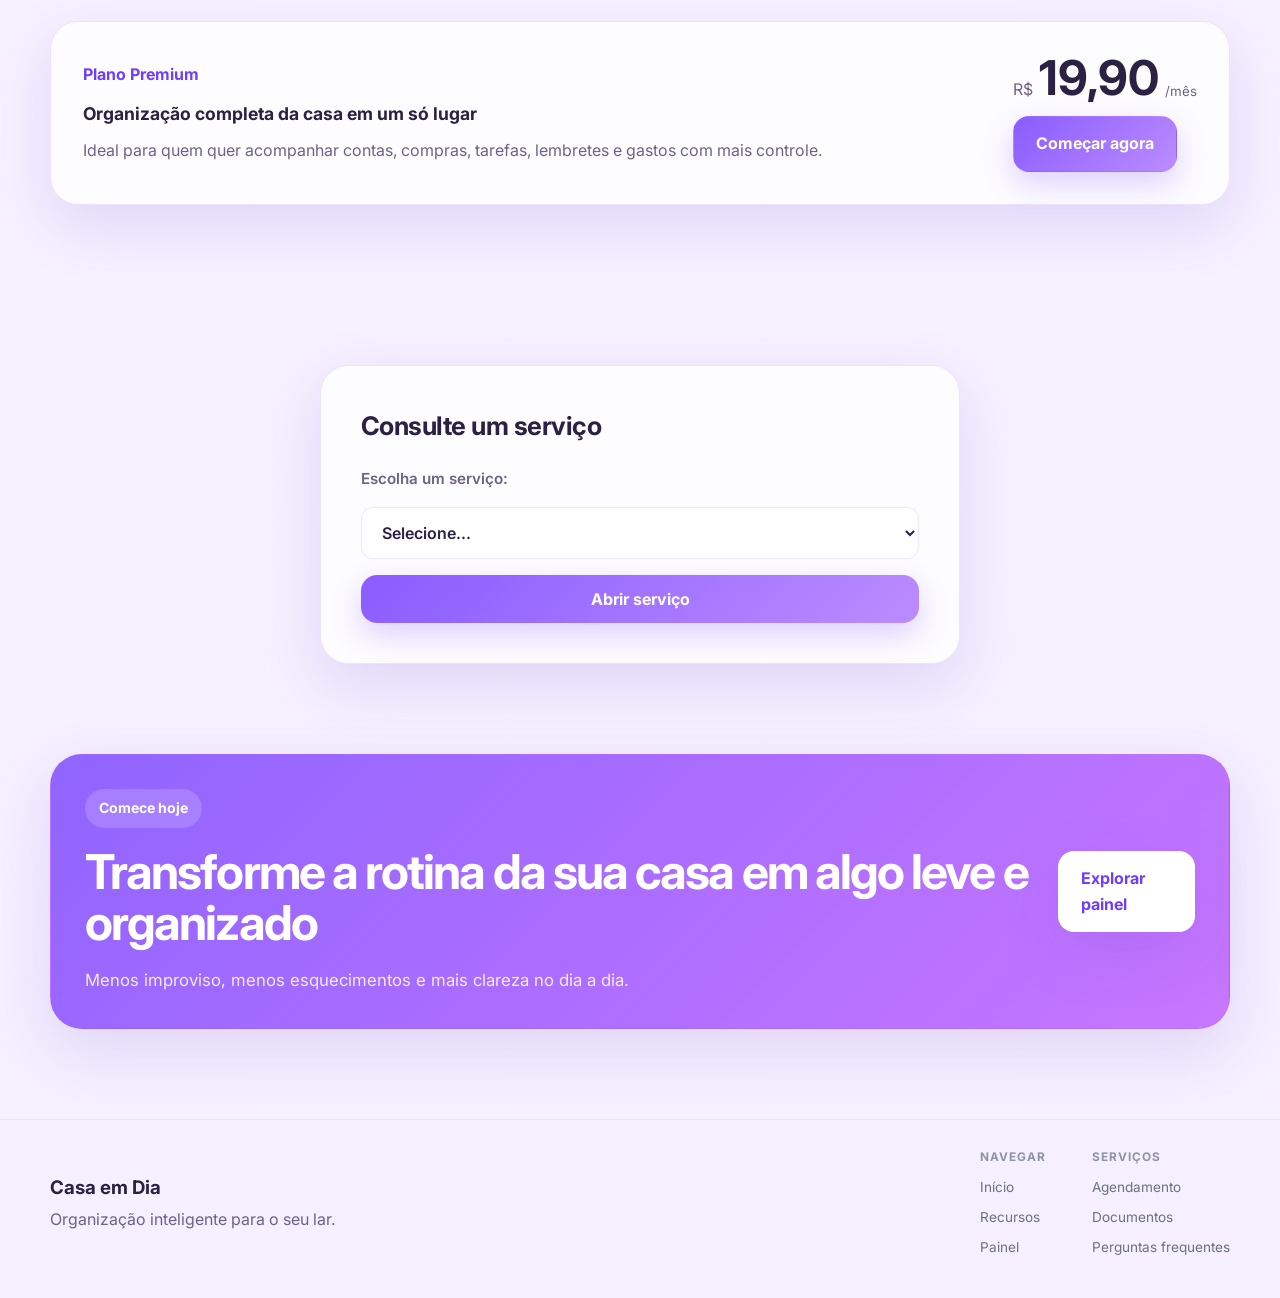
==== commit 8bd08f5c: "Add files via upload" ====
--- a/index.html
+++ b/index.html
@@ -90,6 +90,7 @@
         </div>
 
         <a href="#planos">Planos</a>
+        <a href="login.html" class="login-nav-link">Entrar</a>
       </nav>
 
       <button class="menu-toggle" id="menuToggle" aria-label="Abrir menu">☰</button>
--- a/css/style.css
+++ b/css/style.css
@@ -131,6 +131,17 @@
   color: var(--primary-dark);
 }
 
+.menu a.login-nav-link {
+  padding: 9px 14px;
+  border-radius: 12px;
+  background: var(--secondary);
+  color: var(--primary-dark);
+}
+
+.menu a.login-nav-link::after {
+  display: none;
+}
+
 .menu a.active::after,
 .menu a:hover::after {
   content: "";
